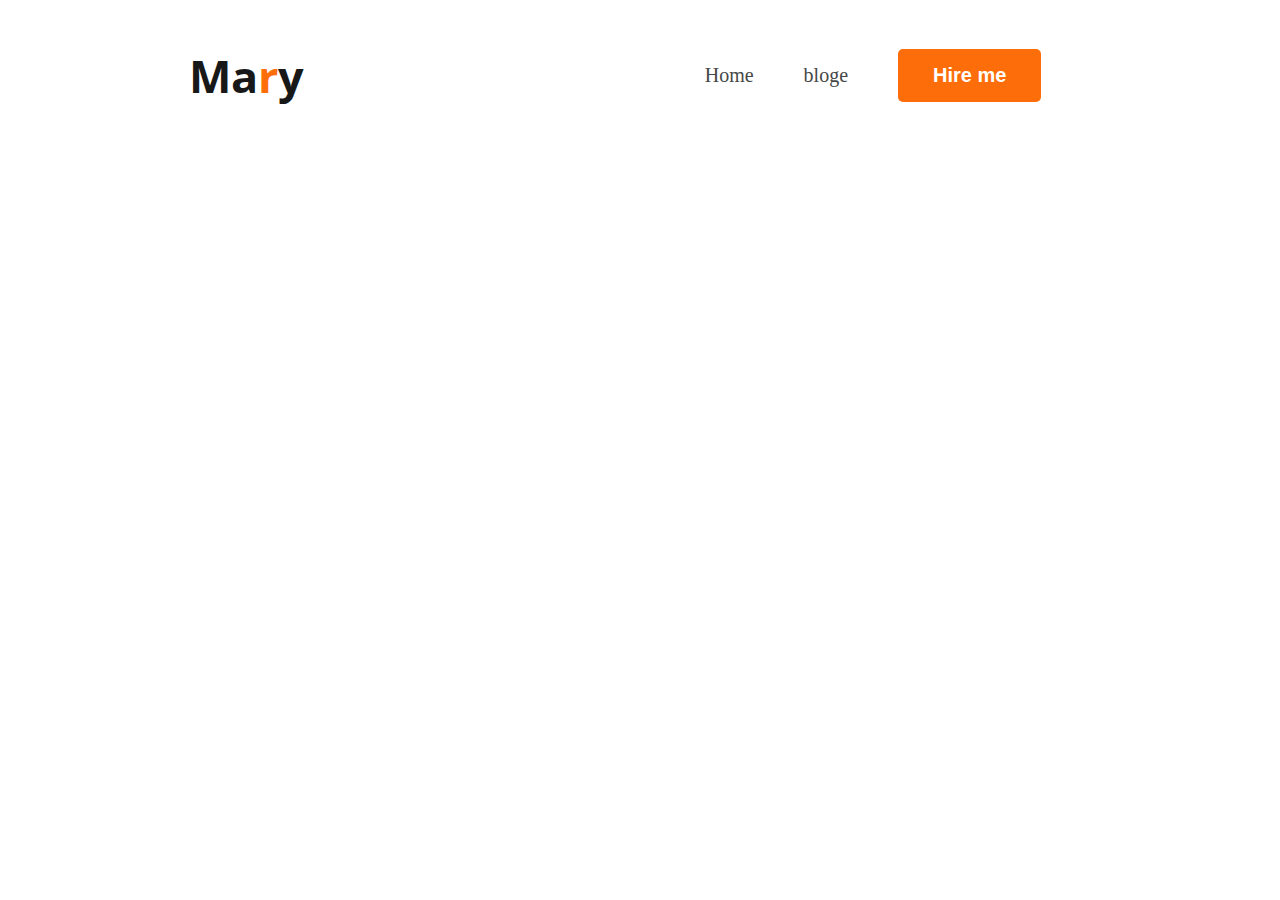
==== index.html @ f7f806be "protfolio site" ====
<!DOCTYPE html>
<html lang="en">
<head>
    <meta charset="UTF-8">
    <meta name="viewport" content="width=device-width, initial-scale=1.0">
    <title>web development </title>
    <link rel="preconnect" href="https://fonts.googleapis.com">
<link rel="preconnect" href="https://fonts.gstatic.com" crossorigin>
<link href="https://fonts.googleapis.com/css2?family=Open+Sans:wght@800&display=swap" rel="stylesheet">
    <link rel="stylesheet" href="style.css">
</head>
<body>
    <header>

        <nav>
            <h2 class="logo-h2">Ma<span>r</span>y</h2>
            <ul>
                <li><a href="">Home</a></li>
                <li><a href="">bloge</a></li>
                <li><button class="nav-btn">Hire me</button></li>
                
                
            </ul>
        </nav>

    </header>
    <main>

    </main>
    <footer>

    </footer>
    
</body>
</html>
---- style.css ----
body {
    
}

nav {
    display: flex;
    align-items: center;
    justify-content: space-around;

}

nav>ul {
    display: flex;
    align-items: center;
}

nav li {
    list-style: none;
    margin-right: 50px;

}

nav li a {
    text-decoration: none;
    color: #474747;


    font-size: 20px;

}

.logo-h2 {
    color: #181818;
    font-family: 'Open Sans', sans-serif;
    font-size: 45px;

}

.logo-h2>span {
    color: #FD6E0A;
}

.nav-btn {
    border-radius: 5px;
    background: #FD6E0A;
    font-size: 20px;
    font-weight: 700;
   border: 0px;
   padding: 15px 35px;
   color: white;
    
}
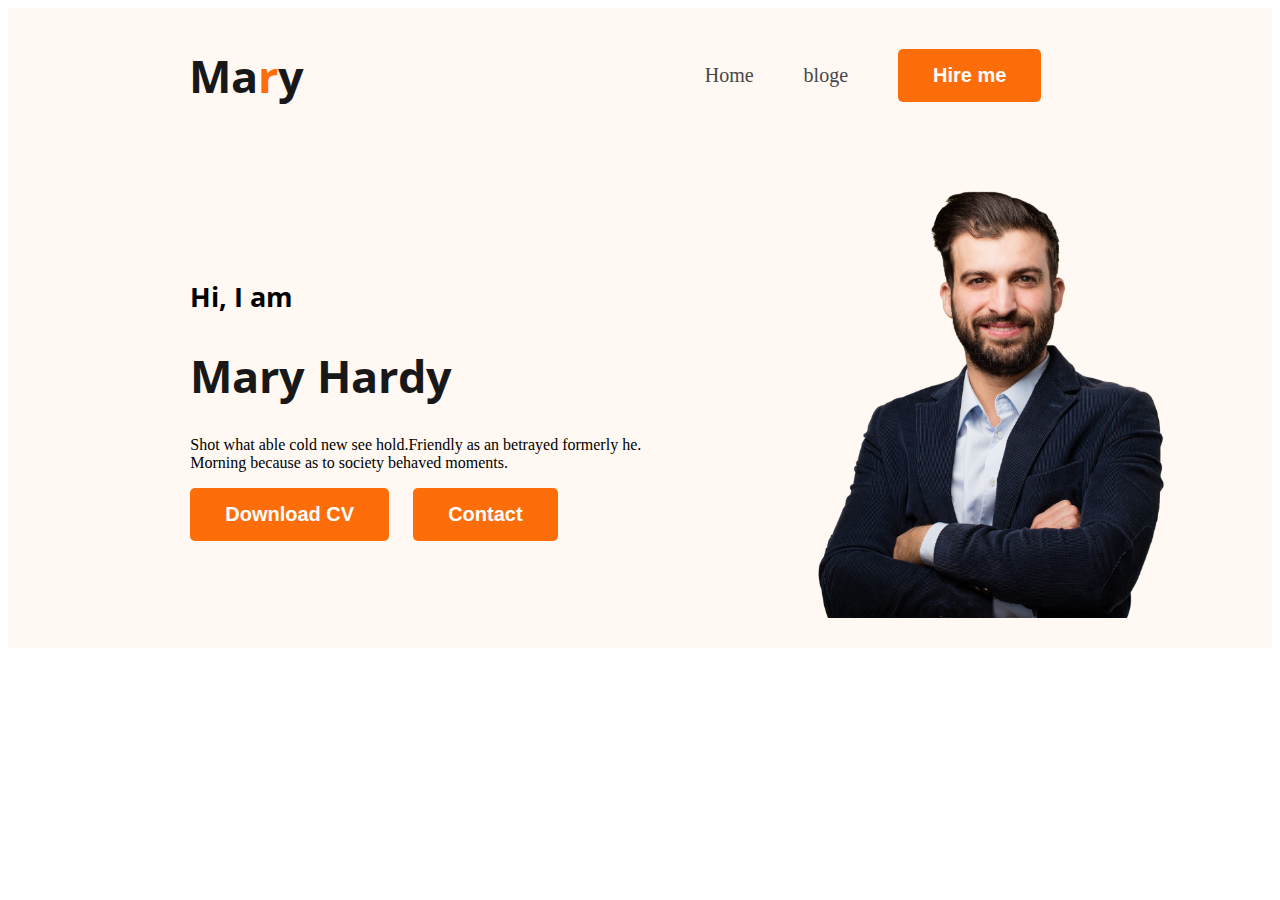
==== commit b4c2745d: "banner section" ====
--- a/index.html
+++ b/index.html
@@ -22,6 +22,16 @@
                 
             </ul>
         </nav>
+        <div class="banner">
+            <div class="banner-content">
+                <h3>Hi, I  am</h3>
+                <h1>Mary Hardy</h1>
+                <p>Shot what able cold new see hold.Friendly as an betrayed formerly he.<br> Morning because as to society behaved moments.</p>
+                <button class="nav-btn">Download CV</button>
+                <button class="nav-btn">Contact</button>
+            </div>
+            <img src="images/hardy.png">
+        </div>
 
     </header>
     <main>
--- a/style.css
+++ b/style.css
@@ -1,11 +1,10 @@
-body {
-    
-}
+body {}
 
 nav {
     display: flex;
     align-items: center;
     justify-content: space-around;
+
 
 }
 
@@ -45,9 +44,47 @@
     background: #FD6E0A;
     font-size: 20px;
     font-weight: 700;
-   border: 0px;
-   padding: 15px 35px;
-   color: white;
-    
+    border: 0px;
+    padding: 15px 35px;
+    color: white;
+
 }
 
+header {
+    background: #FFF8F3;
+}
+
+.banner {
+    display: flex;
+    justify-content: space-around;
+    align-items: center;
+    padding: 30px;
+
+}
+.banner h1{
+    font-family: Open Sans;
+    font-weight: 700;
+    font-size: 45px;
+    color: #181818;
+}
+.banner h3{
+    font-family: Open Sans;
+font-size: 27px;
+
+
+}
+
+.banner-content {
+    margin-left: 80px;
+}
+
+.banner>img {
+    width: 384px;
+    /* height: 476px; */
+    /* background-image: url(images/header_bg.png); */
+    
+
+}
+.banner-content .nav-btn{
+    margin-right: 20px;
+}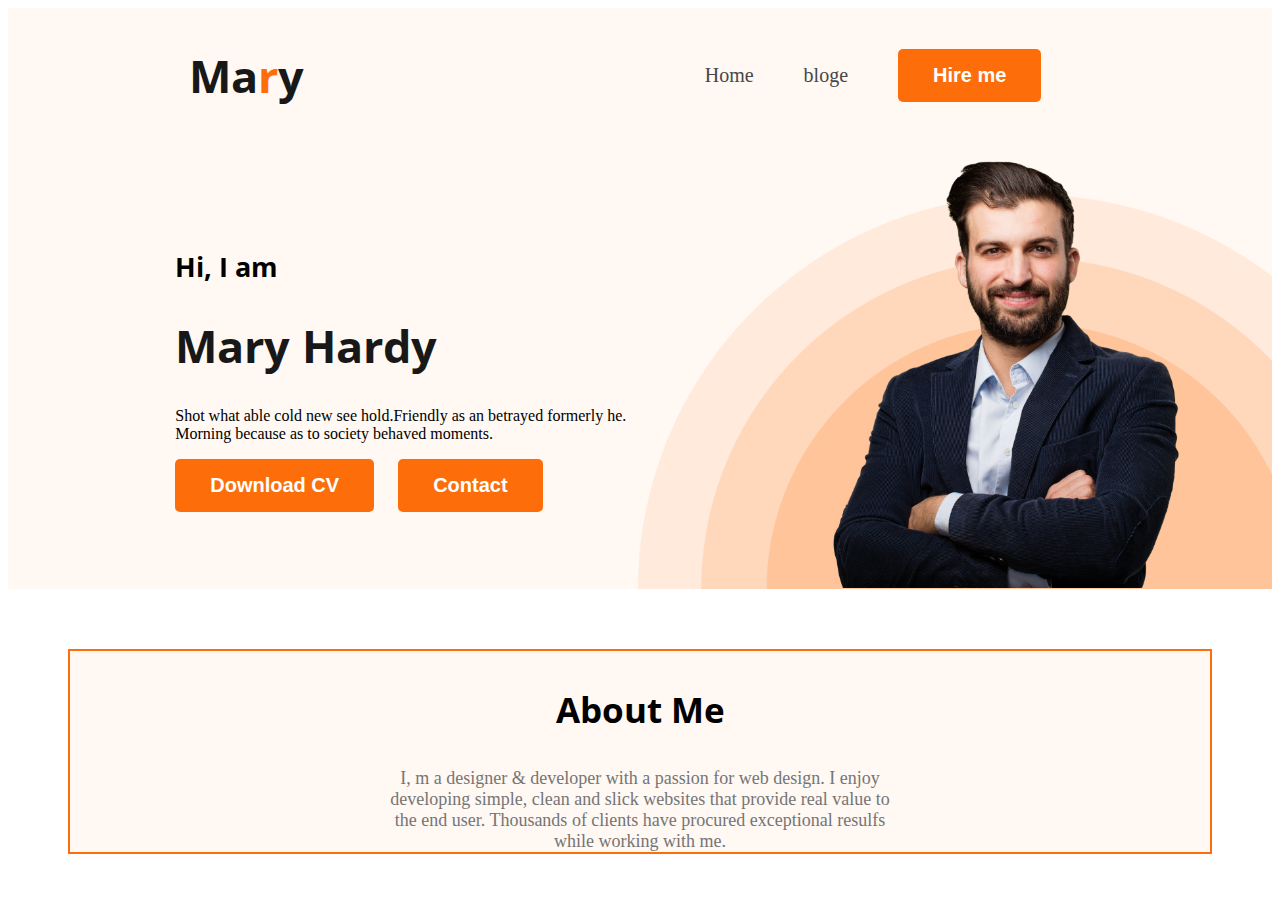
==== commit fc7002d6: "about section" ====
--- a/index.html
+++ b/index.html
@@ -35,6 +35,11 @@
 
     </header>
     <main>
+        <section class="about">
+            <h3>About Me</h3>
+            <p>I, m a designer & developer with a passion for web design. I enjoy developing simple, clean and slick websites that provide real value to the end user. Thousands of clients have procured exceptional resulfs while working with me. 
+            </p>
+        </section>
 
     </main>
     <footer>
--- a/style.css
+++ b/style.css
@@ -52,13 +52,19 @@
 
 header {
     background: #FFF8F3;
+    background-image: url(images/header_bg.png);
+    background-repeat: no-repeat;
+    background-position: bottom right;
+   /* width: 100%vw;
+   height: 50%vh; */
+   background-size: 634px;
 }
 
 .banner {
     display: flex;
     justify-content: space-around;
     align-items: center;
-    padding: 30px;
+    /* padding: 30px; */
 
 }
 .banner h1{
@@ -66,6 +72,7 @@
     font-weight: 700;
     font-size: 45px;
     color: #181818;
+    
 }
 .banner h3{
     font-family: Open Sans;
@@ -80,11 +87,41 @@
 
 .banner>img {
     width: 384px;
-    /* height: 476px; */
+    margin-bottom: 1px;
+    
     /* background-image: url(images/header_bg.png); */
     
 
 }
 .banner-content .nav-btn{
     margin-right: 20px;
+}
+.about{
+    width: 1140px;
+/* height: 550px; */
+background: #FFF8F3;
+
+margin: 60px auto;
+border: 2px solid #FD6E0A;
+}
+.about h3{
+    
+   
+text-align: center;
+font-family: Open Sans;
+font-size: 35px;
+
+font-weight: 700;
+
+}
+.about p{
+    color: #757575;
+    width: 500px;
+    text-align: center;
+    margin: 0px auto;
+    font-size: 18px;
+    /* margin: 12px; */
+
+
+    
 }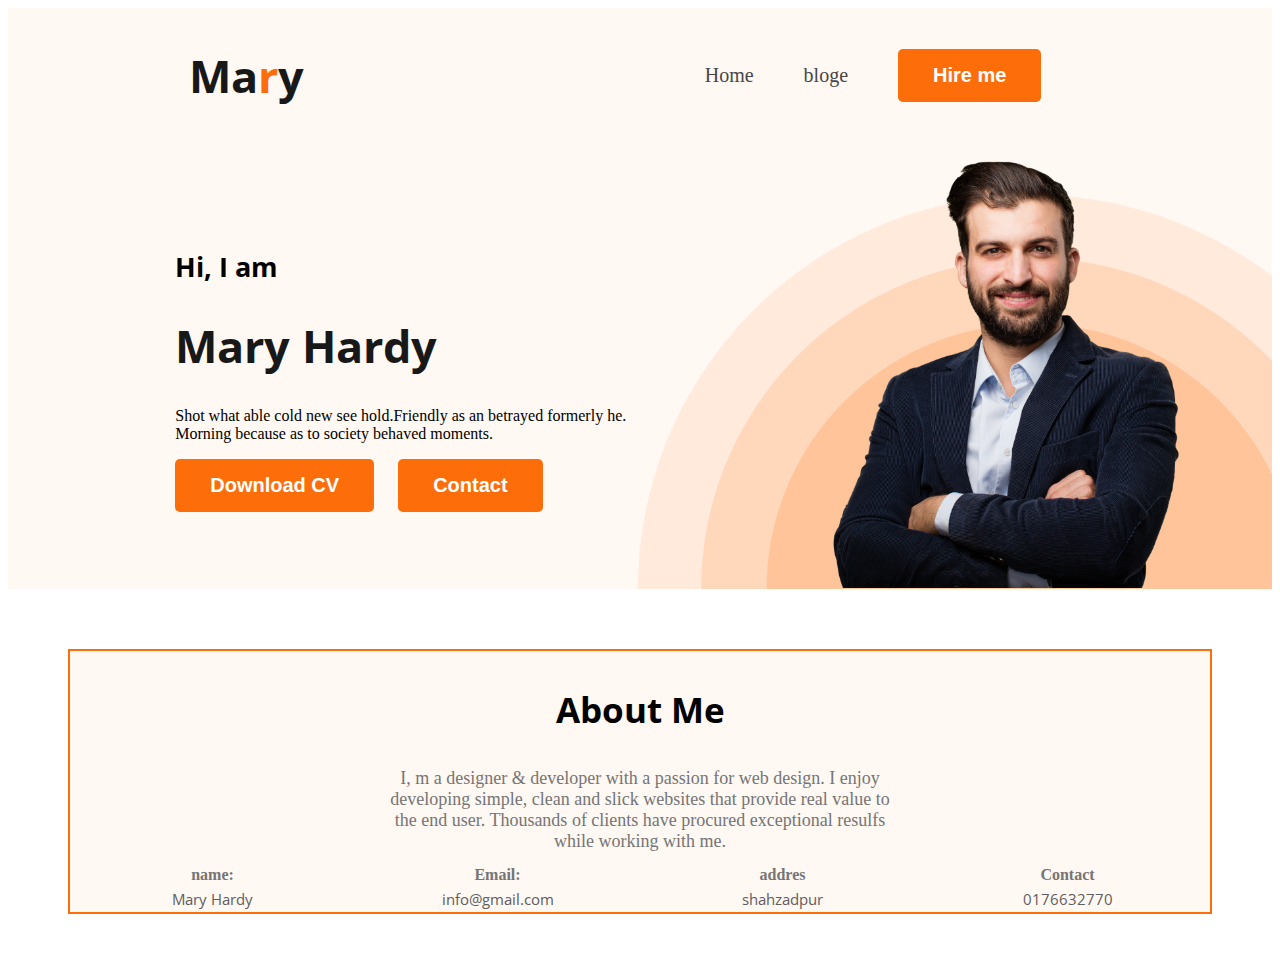
==== commit a0fe2320: "about info" ====
--- a/index.html
+++ b/index.html
@@ -39,6 +39,25 @@
             <h3>About Me</h3>
             <p>I, m a designer & developer with a passion for web design. I enjoy developing simple, clean and slick websites that provide real value to the end user. Thousands of clients have procured exceptional resulfs while working with me. 
             </p>
+          <div class="about-2">
+            <div class="about-info">
+                <h4>name:</h4>
+                <p>Mary Hardy </p>
+               </div>
+               <div class="about-info">
+                <h4>Email:
+                    </h4>
+                <p>info@gmail.com </p>
+               </div>
+               <div class="about-info">
+                <h4>addres</h4>
+                <p>shahzadpur</p>
+               </div>
+               <div class="about-info">
+                <h4>Contact</h4>
+                <p>0176632770 </p>
+               </div>
+          </div>
         </section>
 
     </main>
--- a/style.css
+++ b/style.css
@@ -114,7 +114,7 @@
 font-weight: 700;
 
 }
-.about p{
+.about > p{
     color: #757575;
     width: 500px;
     text-align: center;
@@ -124,4 +124,27 @@
 
 
     
-}+}
+.about-2{
+    display: flex;
+    justify-content: space-around;
+}
+.about-info{
+    width: 118px;
+    height: 60px;
+    line-height: 3px;
+    text-align: center;
+    
+}
+.about-info p{
+    color:  #615d5d;
+
+font-family: Open Sans;
+font-size: 15px;
+
+font-weight: 400;
+
+}
+.about-info h4{
+    color: #757575;
+}
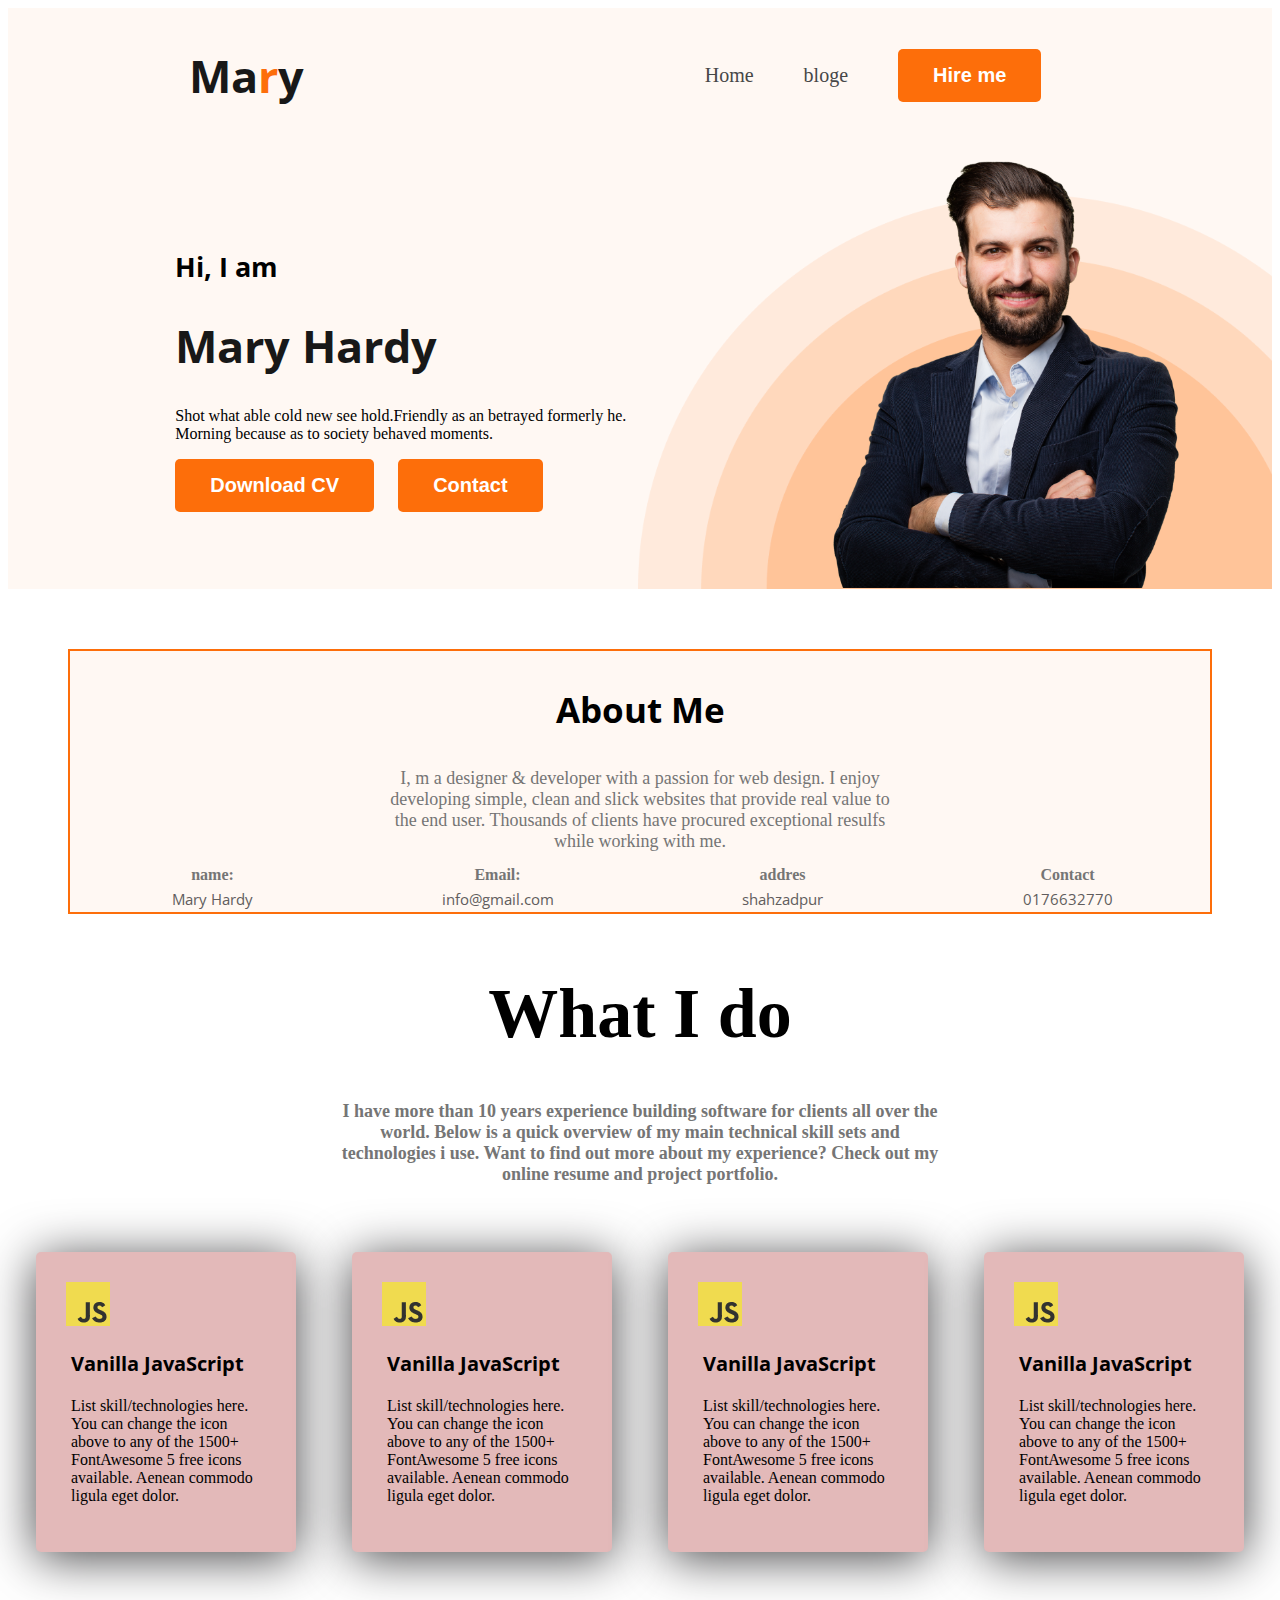
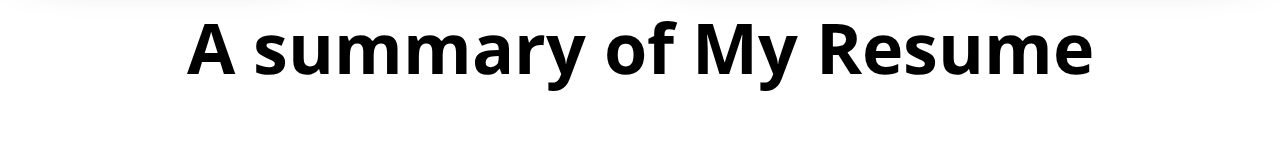
==== commit d79cf167: "cad box" ====
--- a/index.html
+++ b/index.html
@@ -59,6 +59,42 @@
                </div>
           </div>
         </section>
+         <section>
+            <div class="about-what">
+                <h1>What I do</h1>
+                <p>I have more than 10 years experience building software for clients all over the world. Below is a quick overview of my main technical skill sets and technologies i use. Want to find out more about my experience? Check out my online resume and project portfolio.</p>
+            </div>
+            <div class="programing">
+                <div class="programing-box">
+                    <img src="images/icons/js.png">
+                    <h3>Vanilla JavaScript</h3>
+                    <p>List skill/technologies here. You can change the icon above to any of the 1500+ FontAwesome 5 free icons available. Aenean commodo ligula eget dolor.</p>
+                </div>
+                <div class="programing-box">
+                    <img src="images/icons/js.png">
+                    <h3>Vanilla JavaScript</h3>
+                    <p>List skill/technologies here. You can change the icon above to any of the 1500+ FontAwesome 5 free icons available. Aenean commodo ligula eget dolor.</p>
+                </div>
+
+                <div class="programing-box">
+                    <img src="images/icons/js.png">
+                    <h3>Vanilla JavaScript</h3>
+                    <p>List skill/technologies here. You can change the icon above to any of the 1500+ FontAwesome 5 free icons available. Aenean commodo ligula eget dolor.</p>
+                </div>
+                <div class="programing-box">
+                    <img src="images/icons/js.png">
+                    <h3>Vanilla JavaScript</h3>
+                    <p>List skill/technologies here. You can change the icon above to any of the 1500+ FontAwesome 5 free icons available. Aenean commodo ligula eget dolor.</p>
+                </div>
+            </div>
+         </section>
+         <section>
+            <div class="heding">
+                <h1>A summary of My Resume</h1>
+            </div>
+         </section>
+
+
 
     </main>
     <footer>
--- a/style.css
+++ b/style.css
@@ -55,9 +55,9 @@
     background-image: url(images/header_bg.png);
     background-repeat: no-repeat;
     background-position: bottom right;
-   /* width: 100%vw;
+    /* width: 100%vw;
    height: 50%vh; */
-   background-size: 634px;
+    background-size: 634px;
 }
 
 .banner {
@@ -67,16 +67,18 @@
     /* padding: 30px; */
 
 }
-.banner h1{
+
+.banner h1 {
     font-family: Open Sans;
     font-weight: 700;
     font-size: 45px;
     color: #181818;
-    
-}
-.banner h3{
-    font-family: Open Sans;
-font-size: 27px;
+
+}
+
+.banner h3 {
+    font-family: Open Sans;
+    font-size: 27px;
 
 
 }
@@ -88,33 +90,37 @@
 .banner>img {
     width: 384px;
     margin-bottom: 1px;
-    
+
     /* background-image: url(images/header_bg.png); */
-    
-
-}
-.banner-content .nav-btn{
+
+
+}
+
+.banner-content .nav-btn {
     margin-right: 20px;
 }
-.about{
+
+.about {
     width: 1140px;
-/* height: 550px; */
-background: #FFF8F3;
-
-margin: 60px auto;
-border: 2px solid #FD6E0A;
-}
-.about h3{
-    
-   
-text-align: center;
-font-family: Open Sans;
-font-size: 35px;
-
-font-weight: 700;
-
-}
-.about > p{
+    /* height: 550px; */
+    background: #FFF8F3;
+
+    margin: 60px auto;
+    border: 2px solid #FD6E0A;
+}
+
+.about h3 {
+
+
+    text-align: center;
+    font-family: Open Sans;
+    font-size: 35px;
+
+    font-weight: 700;
+
+}
+
+.about>p {
     color: #757575;
     width: 500px;
     text-align: center;
@@ -123,28 +129,88 @@
     /* margin: 12px; */
 
 
-    
-}
-.about-2{
-    display: flex;
-    justify-content: space-around;
-}
-.about-info{
+
+}
+
+.about-2 {
+    display: flex;
+    justify-content: space-around;
+}
+
+.about-info {
     width: 118px;
     height: 60px;
     line-height: 3px;
     text-align: center;
-    
-}
-.about-info p{
-    color:  #615d5d;
-
-font-family: Open Sans;
-font-size: 15px;
-
-font-weight: 400;
-
-}
-.about-info h4{
+
+}
+
+.about-info p {
+    color: #615d5d;
+
+    font-family: Open Sans;
+    font-size: 15px;
+
+    font-weight: 400;
+
+}
+
+.about-info h4 {
     color: #757575;
 }
+
+.about-what {
+    text-align: center;
+    font-size: 35px;
+    font-weight: 700;
+
+}
+
+.about-what p {
+    width: 600px;
+    margin: 0px auto;
+    font-size: 18px;
+    color: #757575;
+
+
+
+}
+
+.programing {
+
+    display: flex;
+    /* gap: 50px; */
+    justify-content: space-around;
+
+}
+
+.programing-box {
+    border-radius: 5px;
+    background: #e3b9b9;
+
+    box-shadow: 0px 6px 50px 0px rgb(70, 69, 71);
+    width: 200px;
+    height: 240px;
+    padding: 30px;
+    margin-top: 67px;
+}
+
+.programing h3 {
+
+    font-family: Open Sans;
+    font-size: 20px;
+    margin-left: 5px;
+
+}
+
+.programing p {
+    margin-left: 5px;
+}
+
+.heding {
+    text-align: center;
+    font-family: Open Sans;
+    font-size: 35px;
+
+    font-weight: 700;
+}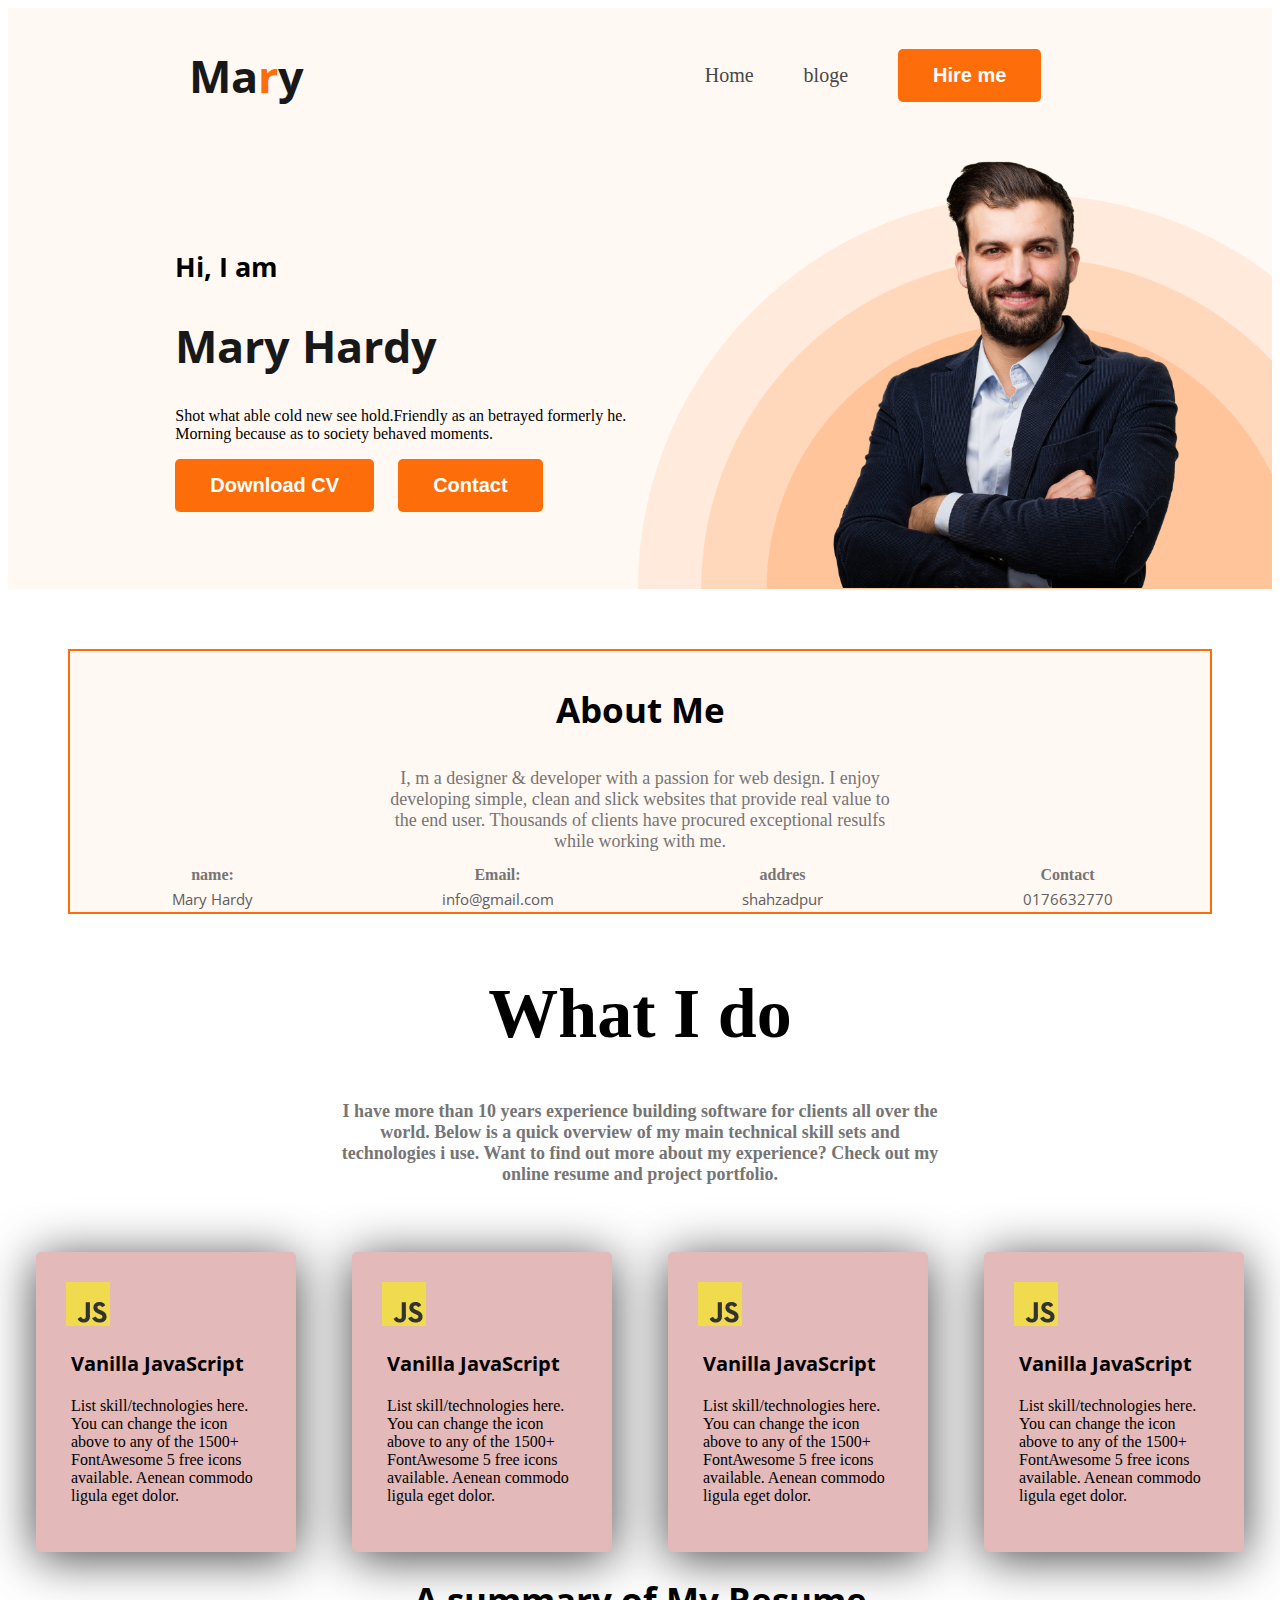
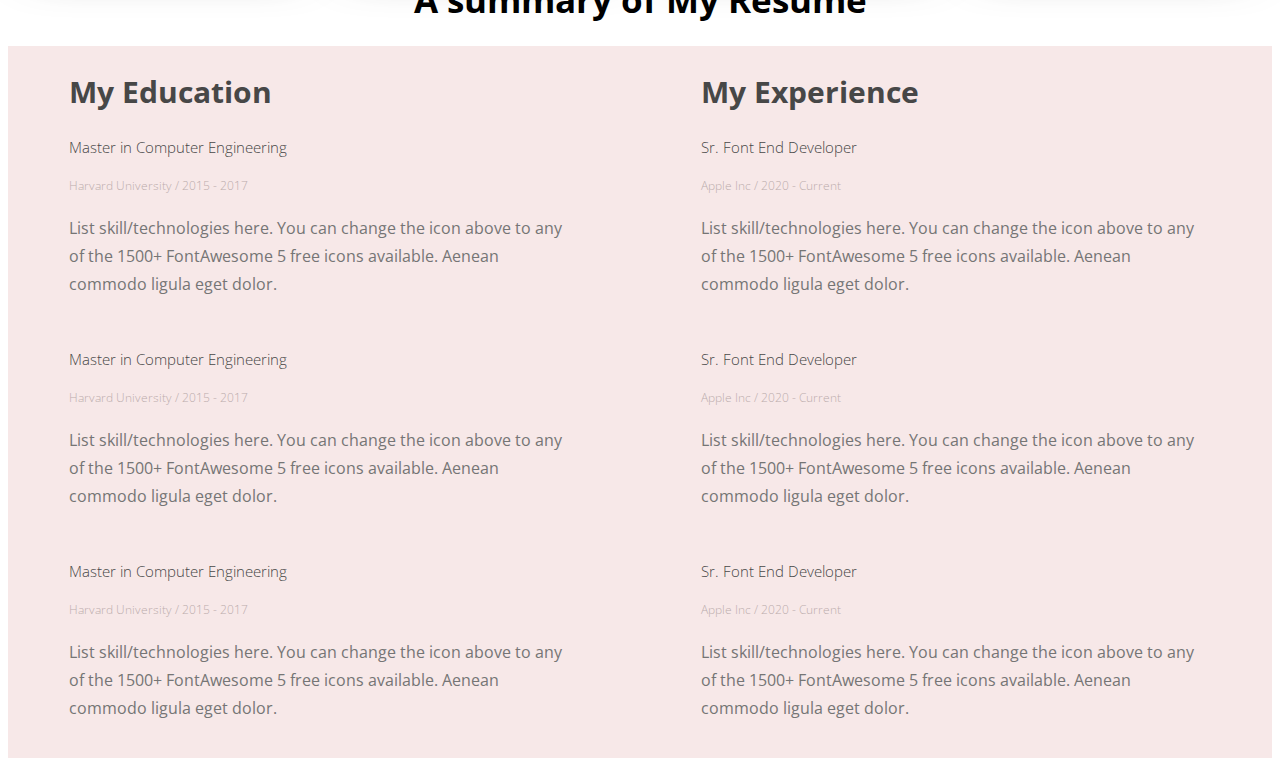
==== commit fd669bbd: "resume add" ====
--- a/index.html
+++ b/index.html
@@ -89,8 +89,53 @@
             </div>
          </section>
          <section>
-            <div class="heding">
-                <h1>A summary of My Resume</h1>
+            <h1 class="summary">A summary of My Resume</h1>
+            <div class="resume-container">
+                <div class="resume-item">
+                    <h2>My Education</h2>
+                    <div class="resume-description">
+                        <h3>Master in Computer Engineering</h3>
+                    <h5>Harvard University / 2015 - 2017</h5>
+                    <p>List skill/technologies here. You can change the icon above 
+                        to any of the 1500+ FontAwesome 5 free icons available. Aenean commodo ligula eget dolor.</p>
+                    </div>
+                    
+                    <div class="resume-description">
+                        <h3>Master in Computer Engineering</h3>
+                    <h5>Harvard University / 2015 - 2017</h5>
+                    <p>List skill/technologies here. You can change the icon above 
+                        to any of the 1500+ FontAwesome 5 free icons available. Aenean commodo ligula eget dolor.</p>
+                    </div>
+
+                    <div class="resume-description">
+                        <h3>Master in Computer Engineering</h3>
+                    <h5>Harvard University / 2015 - 2017</h5>
+                    <p>List skill/technologies here. You can change the icon above 
+                        to any of the 1500+ FontAwesome 5 free icons available. Aenean commodo ligula eget dolor.</p>
+                    </div>
+                </div>
+                <div class="resume-item">
+                    <h2>My Experience</h2> 
+                    <div class="resume-description">
+                        <h3>Sr. Font End Developer</h3>
+                        <h5>Apple Inc / 2020 - Current</h5>
+                        <p>List skill/technologies here. You can change the icon above 
+                            to any of the 1500+ FontAwesome 5 free icons available. Aenean commodo ligula eget dolor.</p>
+                    </div>
+                    <div class="resume-description">
+                        <h3>Sr. Font End Developer</h3>
+                        <h5>Apple Inc / 2020 - Current</h5>
+                        <p>List skill/technologies here. You can change the icon above 
+                            to any of the 1500+ FontAwesome 5 free icons available. Aenean commodo ligula eget dolor.</p>
+                    </div>
+                    <div class="resume-description">
+                        <h3>Sr. Font End Developer</h3>
+                        <h5>Apple Inc / 2020 - Current</h5>
+                        <p>List skill/technologies here. You can change the icon above 
+                            to any of the 1500+ FontAwesome 5 free icons available. Aenean commodo ligula eget dolor.</p>
+                    </div>
+                   
+                </div>
             </div>
          </section>
 
--- a/style.css
+++ b/style.css
@@ -207,10 +207,54 @@
     margin-left: 5px;
 }
 
-.heding {
-    text-align: center;
-    font-family: Open Sans;
-    font-size: 35px;
-
-    font-weight: 700;
+.summary{
+    text-align: center;
+font-family: Open Sans;
+font-size: 35px;
+
+font-weight: 700;
+
+}
+.resume-container{
+    display: flex;
+    background-color: #f7e8e8;
+    justify-content: space-around;
+
+    
+}
+.resume-container p{
+    width: 511px;
+    font-family: Open Sans;
+font-size: 16px;
+color: #757575;
+font-weight: 400;
+line-height: 28px;
+    
+}
+.resume-item{
+    
+}
+.resume-item h2{
+    font-family: Open Sans;
+font-size: 30px;
+color: #474747;
+font-weight: 700;
+
+}
+.resume-description{
+    padding-bottom: 20px;
+}
+.resume-description h3{
+    font-family: Open Sans;
+font-size: 15px;
+color: #474747;
+font-weight: 300;
+
+}
+.resume-description h5{
+    font-family: Open Sans;
+    font-size: 12px;
+    color: #bcadad;
+font-weight: 100;
+
 }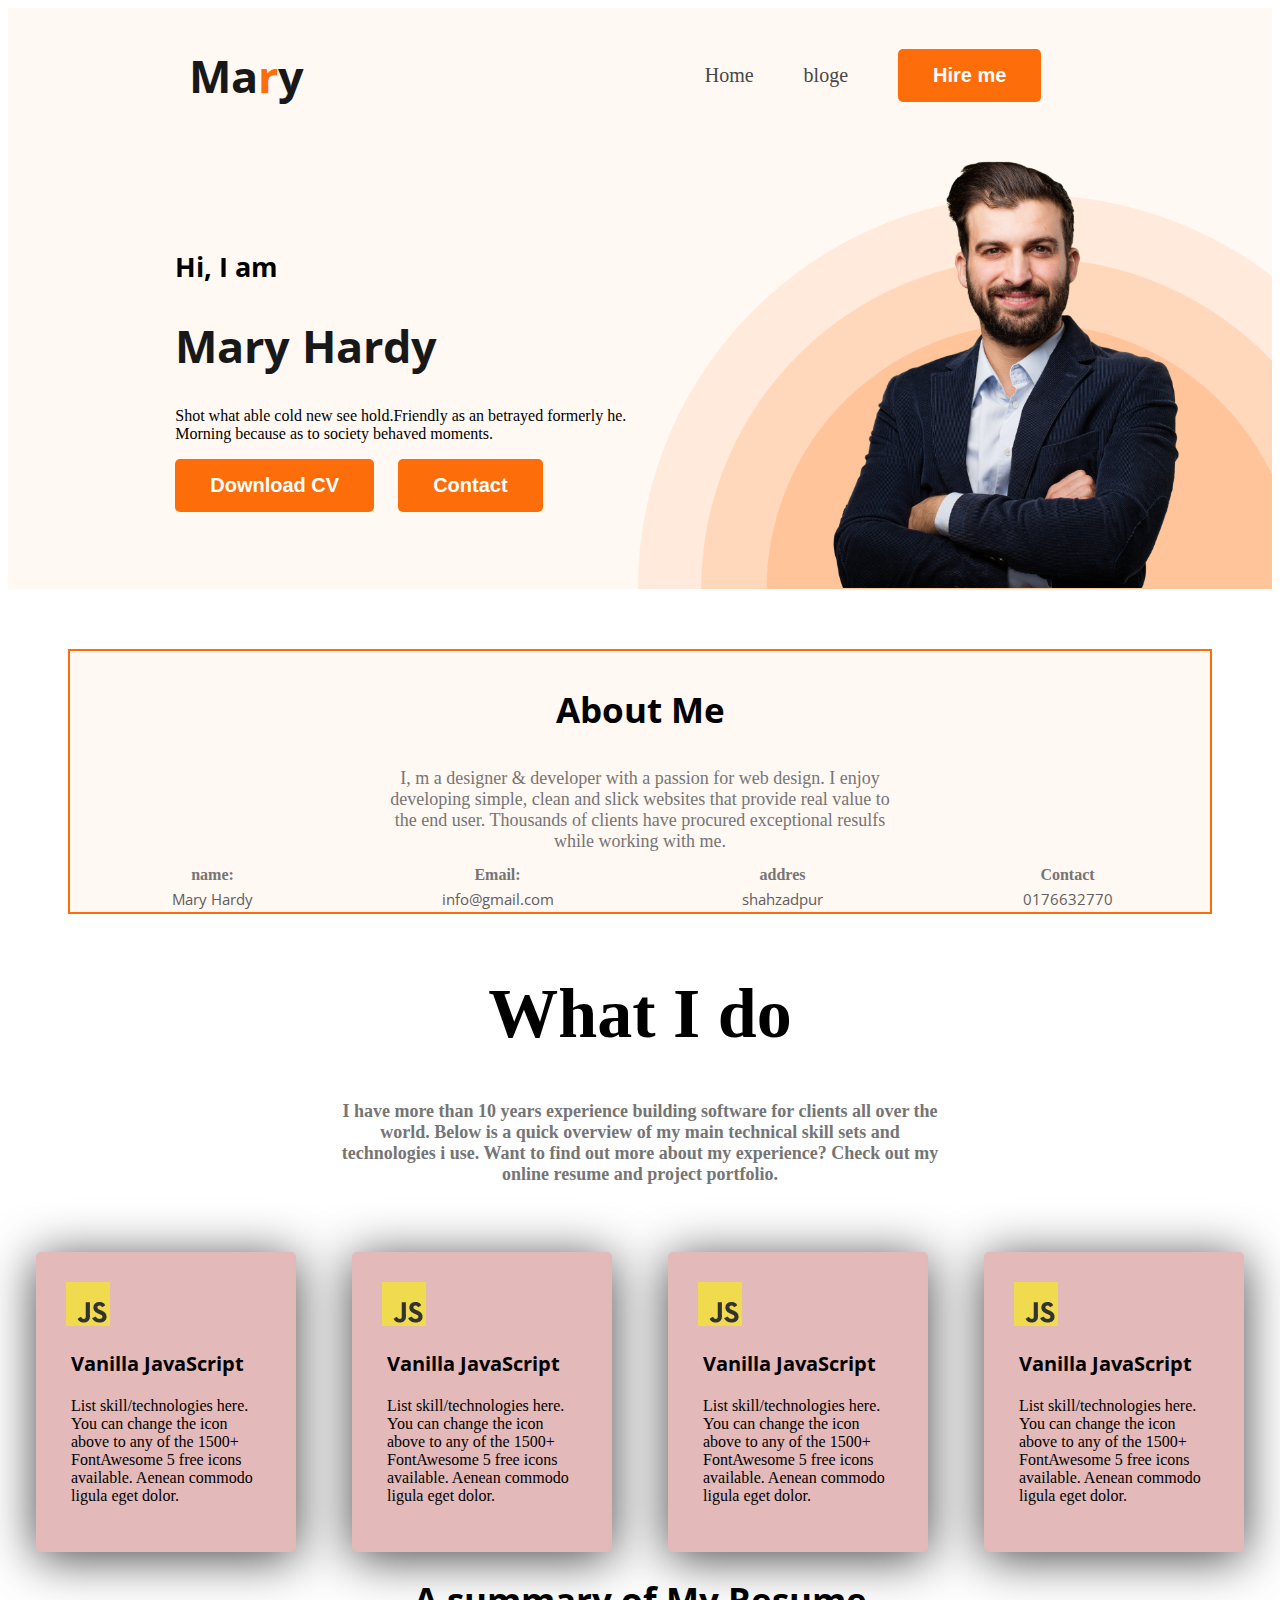
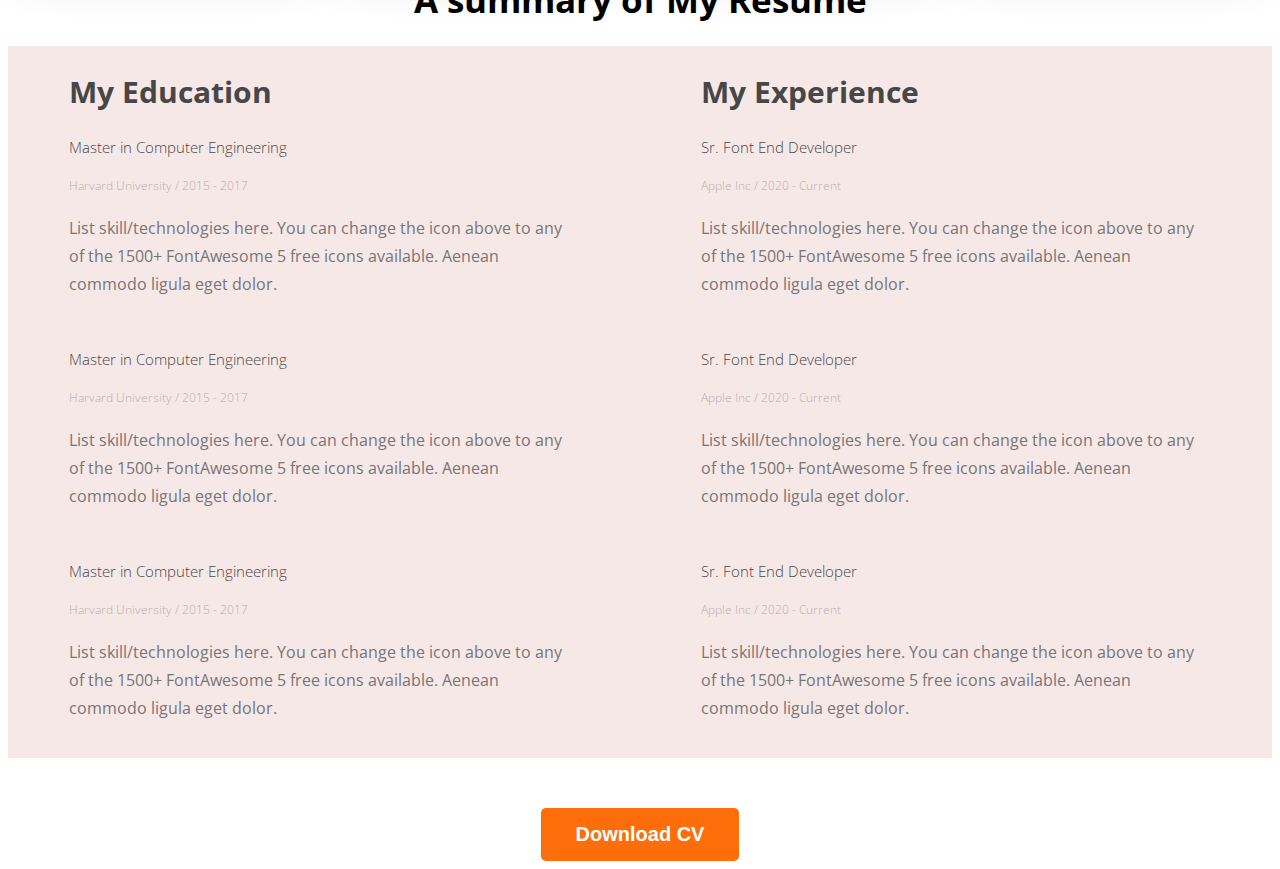
==== commit bab513ec: "downlod cd" ====
--- a/index.html
+++ b/index.html
@@ -136,6 +136,10 @@
                     </div>
                    
                 </div>
+                
+            </div>
+            <div class="Download-cv">
+                <button class="nav-btn">Download CV</button>
             </div>
          </section>
 
--- a/style.css
+++ b/style.css
@@ -207,54 +207,67 @@
     margin-left: 5px;
 }
 
-.summary{
-    text-align: center;
-font-family: Open Sans;
-font-size: 35px;
-
-font-weight: 700;
-
-}
-.resume-container{
+.summary {
+    text-align: center;
+    font-family: Open Sans;
+    font-size: 35px;
+
+    font-weight: 700;
+
+}
+
+.resume-container {
     display: flex;
     background-color: #f7e8e8;
     justify-content: space-around;
 
-    
-}
-.resume-container p{
+
+}
+
+.resume-container p {
     width: 511px;
     font-family: Open Sans;
-font-size: 16px;
-color: #757575;
-font-weight: 400;
-line-height: 28px;
-    
-}
-.resume-item{
-    
-}
-.resume-item h2{
-    font-family: Open Sans;
-font-size: 30px;
-color: #474747;
-font-weight: 700;
-
-}
-.resume-description{
+    font-size: 16px;
+    color: #757575;
+    font-weight: 400;
+    line-height: 28px;
+
+}
+
+.resume-item {}
+
+.resume-item h2 {
+    font-family: Open Sans;
+    font-size: 30px;
+    color: #474747;
+    font-weight: 700;
+
+}
+
+.resume-description {
     padding-bottom: 20px;
 }
-.resume-description h3{
-    font-family: Open Sans;
-font-size: 15px;
-color: #474747;
-font-weight: 300;
-
-}
-.resume-description h5{
+
+.resume-description h3 {
+    font-family: Open Sans;
+    font-size: 15px;
+    color: #474747;
+    font-weight: 300;
+
+}
+
+.resume-description h5 {
     font-family: Open Sans;
     font-size: 12px;
     color: #bcadad;
-font-weight: 100;
+    font-weight: 100;
+
+}
+
+.Download-cv {
+    text-align: center;
+    font-family: Open Sans;
+    font-size: 20px;
+    margin-top: 50px;
 
 }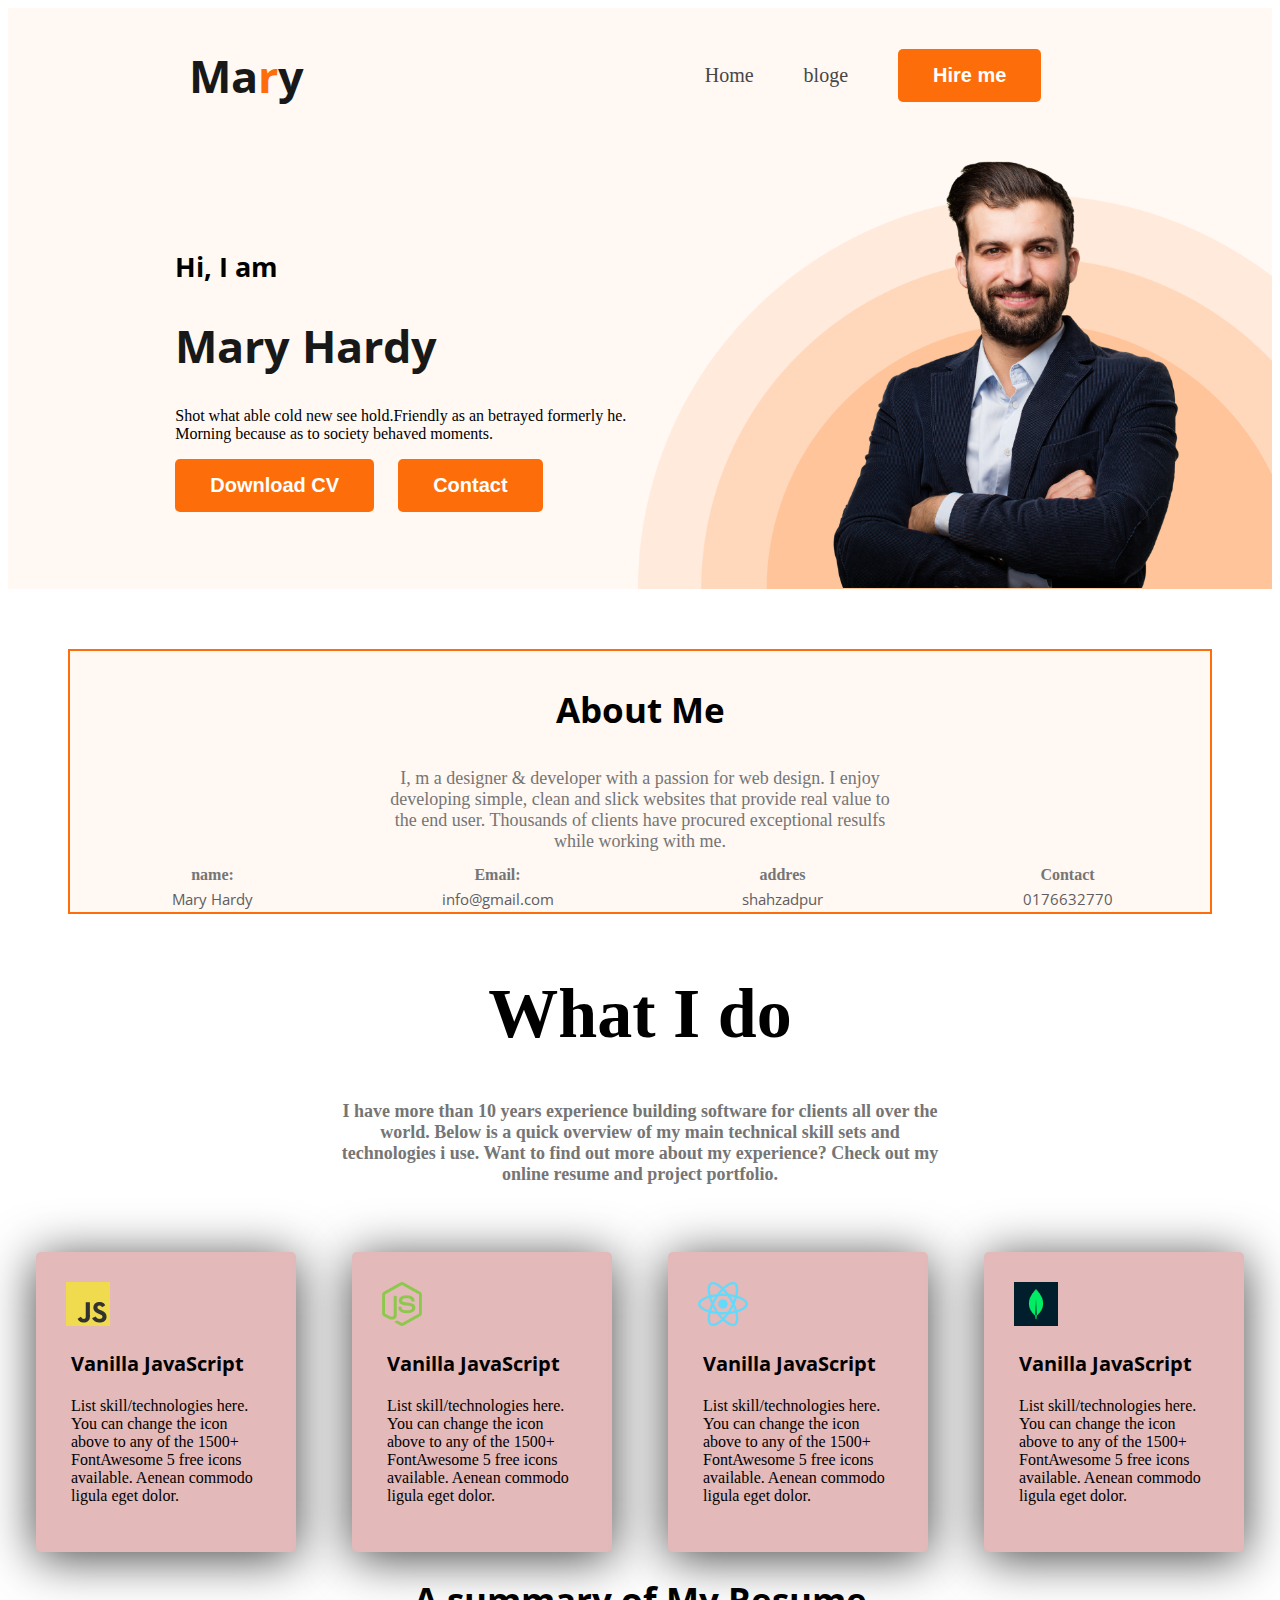
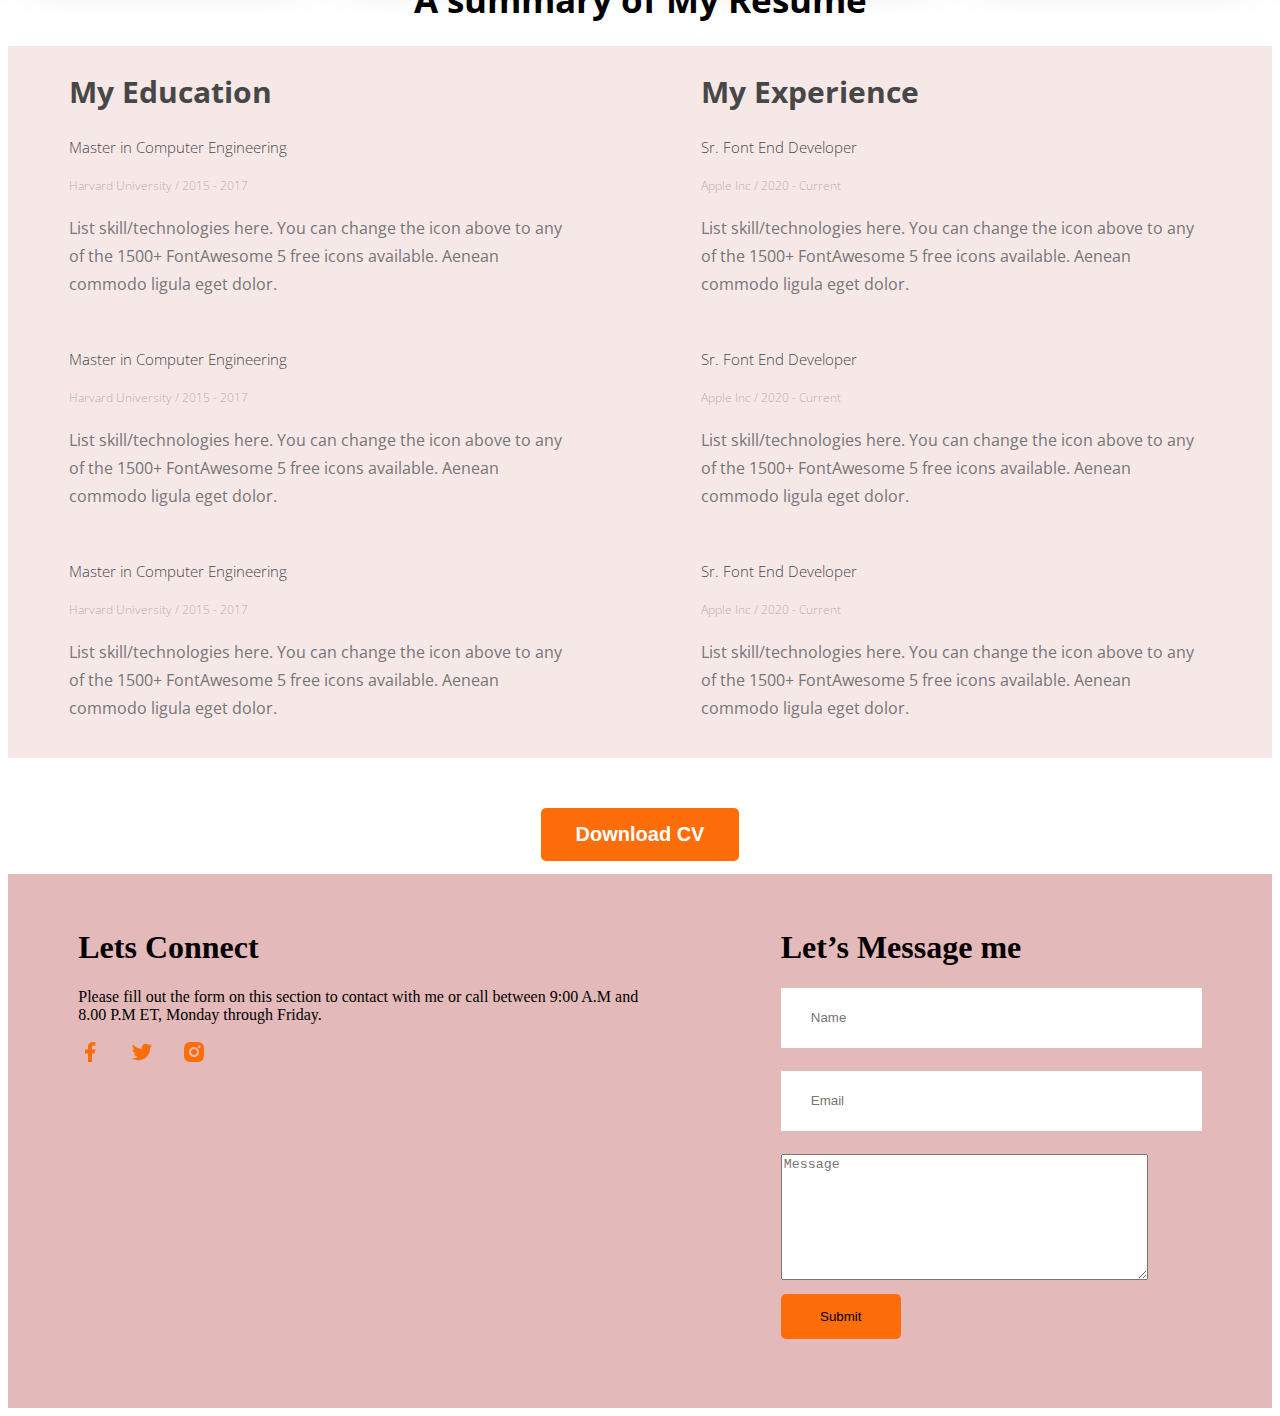
==== commit 9883380c: "fotter" ====
--- a/index.html
+++ b/index.html
@@ -71,18 +71,18 @@
                     <p>List skill/technologies here. You can change the icon above to any of the 1500+ FontAwesome 5 free icons available. Aenean commodo ligula eget dolor.</p>
                 </div>
                 <div class="programing-box">
-                    <img src="images/icons/js.png">
+                    <img src="images/icons/nodejs.png">
                     <h3>Vanilla JavaScript</h3>
                     <p>List skill/technologies here. You can change the icon above to any of the 1500+ FontAwesome 5 free icons available. Aenean commodo ligula eget dolor.</p>
                 </div>
 
                 <div class="programing-box">
-                    <img src="images/icons/js.png">
+                    <img src="images/icons/react.png">
                     <h3>Vanilla JavaScript</h3>
                     <p>List skill/technologies here. You can change the icon above to any of the 1500+ FontAwesome 5 free icons available. Aenean commodo ligula eget dolor.</p>
                 </div>
                 <div class="programing-box">
-                    <img src="images/icons/js.png">
+                    <img src="images/icons/mongo.png">
                     <h3>Vanilla JavaScript</h3>
                     <p>List skill/technologies here. You can change the icon above to any of the 1500+ FontAwesome 5 free icons available. Aenean commodo ligula eget dolor.</p>
                 </div>
@@ -147,7 +147,25 @@
 
     </main>
     <footer>
-
+    
+        <div class="footer">
+            <div class="footer-description">
+                <h1>Lets Connect</h1>
+                <p>Please fill out the form on this section to contact with me or call between 9:00 A.M and 8.00 P.M ET, Monday through Friday.</p>
+                <a href=""><img src="images/icons/facebook.png"></a>
+                <a href=""><img src="images/icons/twitter.png"></a>
+                <a href=""><img src="images/icons/insta.png"></a>
+            </div>
+            <div class="footer-contact">
+                <h1>Let’s Message me</h1>
+                <form action="">
+                    <input type="text" placeholder="Name">
+                    <input type="text" placeholder="Email">
+                    <textarea name="" id="" cols="30" rows="10" placeholder="Message"></textarea>
+                    <button>Submit</button>
+                </form>
+            </div>
+        </div>
     </footer>
     
 </body>
--- a/style.css
+++ b/style.css
@@ -270,4 +270,48 @@
     font-size: 20px;
     margin-top: 50px;
 
+}
+
+.footer {
+    background-color: #e3b9b9;
+    height: 500px;
+    display: flex;
+    justify-content: space-around;
+    margin-top: 13px;
+    padding-top: 34px;
+
+
+}
+
+.footer p {
+    width: 562px;
+}
+.footer-description a{
+    margin-right: 24px;
+}
+
+input {
+    display: block;
+    margin-bottom: 23px;
+    /* padding: 18px 23px; */
+    width: 361px;
+    height: 24px;
+    border: none;
+    padding: 18px 30px;
+
+}
+
+textarea {
+    width: 361px;
+    height: 120px;
+}
+
+.footer button {
+    display: block;
+    width: 120px;
+    height: 45px;
+    border-radius: 5px;
+    background: #FD6E0A;
+    border: none;
+    margin-top: 10px;
 }